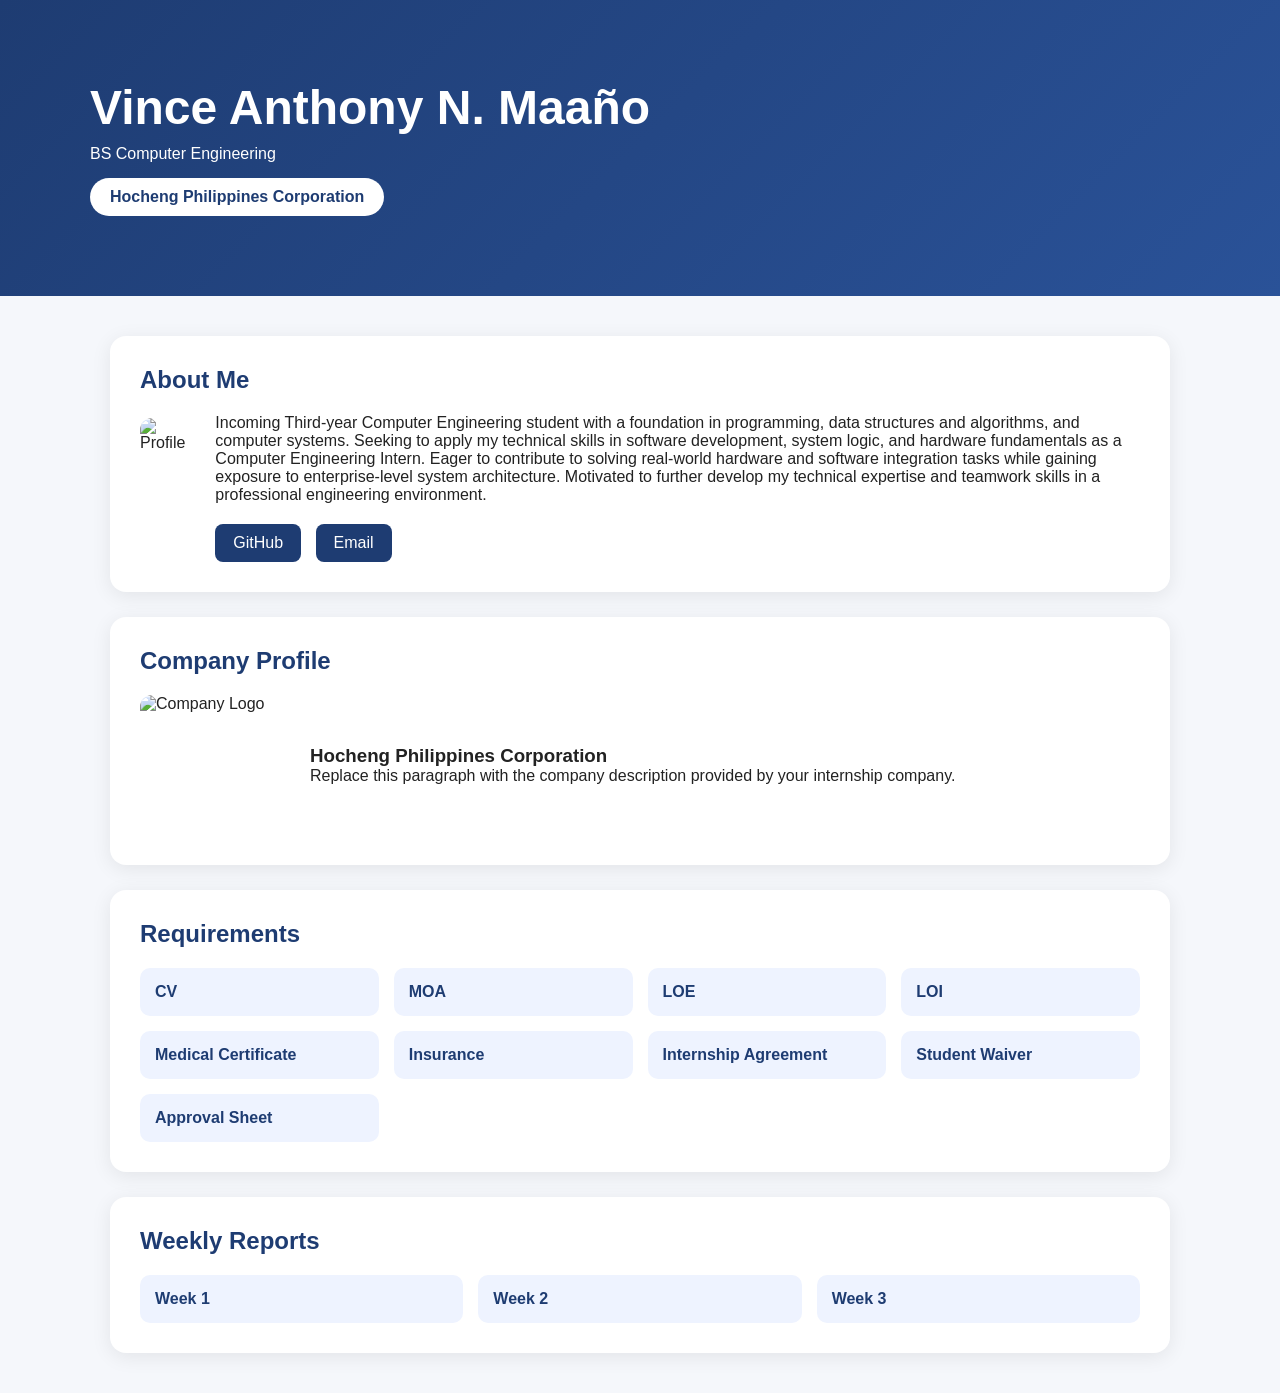
==== index.html @ e84f901a "Add files via upload" ====
<!DOCTYPE html>
<html lang="en">
<head>
    <meta charset="UTF-8">
    <meta name="viewport" content="width=device-width, initial-scale=1.0">
    <title>OJT Portfolio</title>

    <link rel="stylesheet" href="style.css">

    <script>
        const student = {
            name: "Vince Anthony N. Maaño",
            course: "BS Computer Engineering",
            company: "Hocheng Philippines Corporation",
            about: "Incoming Third-year Computer Engineering student with a foundation in programming, data structures and algorithms, and computer systems. Seeking to apply my technical skills in software development, system logic, and hardware fundamentals as a Computer Engineering Intern. Eager to contribute to solving real-world hardware and software integration tasks while gaining exposure to enterprise-level system architecture. Motivated to further develop my technical expertise and teamwork skills in a professional engineering environment.",
            email: "vincemaano1@email.com",
            github: "https://github.com/N3ith4n"
        };
    </script>
</head>
<body>

    <header class="hero">
        <div class="hero-content">
            <h1 id="studentName"></h1>
            <p id="course"></p>
            <span id="company"></span>
        </div>
    </header>

    <main>

        <section class="card">
            <h2>About Me</h2>

            <div class="about">
                <img src="assets/pfp.jpg" alt="Profile">

                <div>
                    <p id="about"></p>

                    <div class="links">
                        <a id="githubLink" target="_blank">GitHub</a>
                        <a id="emailLink">Email</a>
                    </div>
                </div>
            </div>
        </section>

        <section class="card">
            <h2>Company Profile</h2>

            <div class="company">
                <img src="assets/hcg.jpg" alt="Company Logo">

                <div>
                    <h3 id="companyTitle"></h3>

                    <p>
                        Replace this paragraph with the company
                        description provided by your internship
                        company.
                    </p>
                </div>
            </div>
        </section>

        <section class="card">
            <h2>Requirements</h2>

            <div class="grid">

                <a href="files/CV.pdf" target="_blank">CV</a>
                <a href="files/MOA.pdf" target="_blank">MOA</a>
                <a href="files/LOE.pdf" target="_blank">LOE</a>
                <a href="files/LOI.pdf" target="_blank">LOI</a>
                <a href="files/Medical_Certificate.pdf" target="_blank">Medical Certificate</a>
                <a href="files/Insurance.pdf" target="_blank">Insurance</a>
                <a href="files/Internship_Agreement.pdf" target="_blank">Internship Agreement</a>
                <a href="files/Student_Waiver.pdf" target="_blank">Student Waiver</a>
                <a href="files/Approval_Sheet.pdf" target="_blank">Approval Sheet</a>

            </div>
        </section>

        <section class="card">
            <h2>Weekly Reports</h2>

            <div class="grid">

                <a href="reports/week1.pdf" target="_blank">Week 1</a>
                <a href="reports/week2.pdf" target="_blank">Week 2</a>
                <a href="reports/week3.pdf" target="_blank">Week 3</a>

            </div>
        </section>

    </main>

    <script src="script.js"></script>

</body>
</html>
---- style.css ----
*{
    margin:0;
    padding:0;
    box-sizing:border-box;
    font-family:Segoe UI,sans-serif;
}

body{
    background:#f5f7fb;
    color:#222;
}

.hero{
    background:linear-gradient(135deg,#1e3c72,#2a5298);
    color:white;
    padding:80px 20px;
}

.hero-content{
    max-width:1100px;
    margin:auto;
}

.hero h1{
    font-size:3rem;
}

.hero p{
    margin-top:10px;
}

.hero span{
    display:inline-block;
    margin-top:15px;
    background:white;
    color:#1e3c72;
    padding:10px 20px;
    border-radius:30px;
    font-weight:bold;
}

main{
    max-width:1100px;
    margin:40px auto;
    padding:0 20px;
}

.card{
    background:white;
    margin-bottom:25px;
    padding:30px;
    border-radius:16px;
    box-shadow:0 4px 20px rgba(0,0,0,.08);
}

.card h2{
    margin-bottom:20px;
    color:#1e3c72;
}

.about,
.company{
    display:flex;
    gap:30px;
    align-items:center;
}

.about img,
.company img{
    width:140px;
    height:140px;
    object-fit:cover;
    border-radius:12px;
}

.links{
    margin-top:20px;
}

.links a{
    display:inline-block;
    margin-right:10px;
    text-decoration:none;
    background:#1e3c72;
    color:white;
    padding:10px 18px;
    border-radius:8px;
}

.grid{
    display:grid;
    grid-template-columns:repeat(auto-fit,minmax(220px,1fr));
    gap:15px;
}

.grid a{
    text-decoration:none;
    color:#1e3c72;
    background:#eef3ff;
    padding:15px;
    border-radius:10px;
    font-weight:600;
    transition:.2s;
}

.grid a:hover{
    transform:translateY(-3px);
}

@media(max-width:768px){

    .hero h1{
        font-size:2rem;
    }

    .about,
    .company{
        flex-direction:column;
        text-align:center;
    }
}
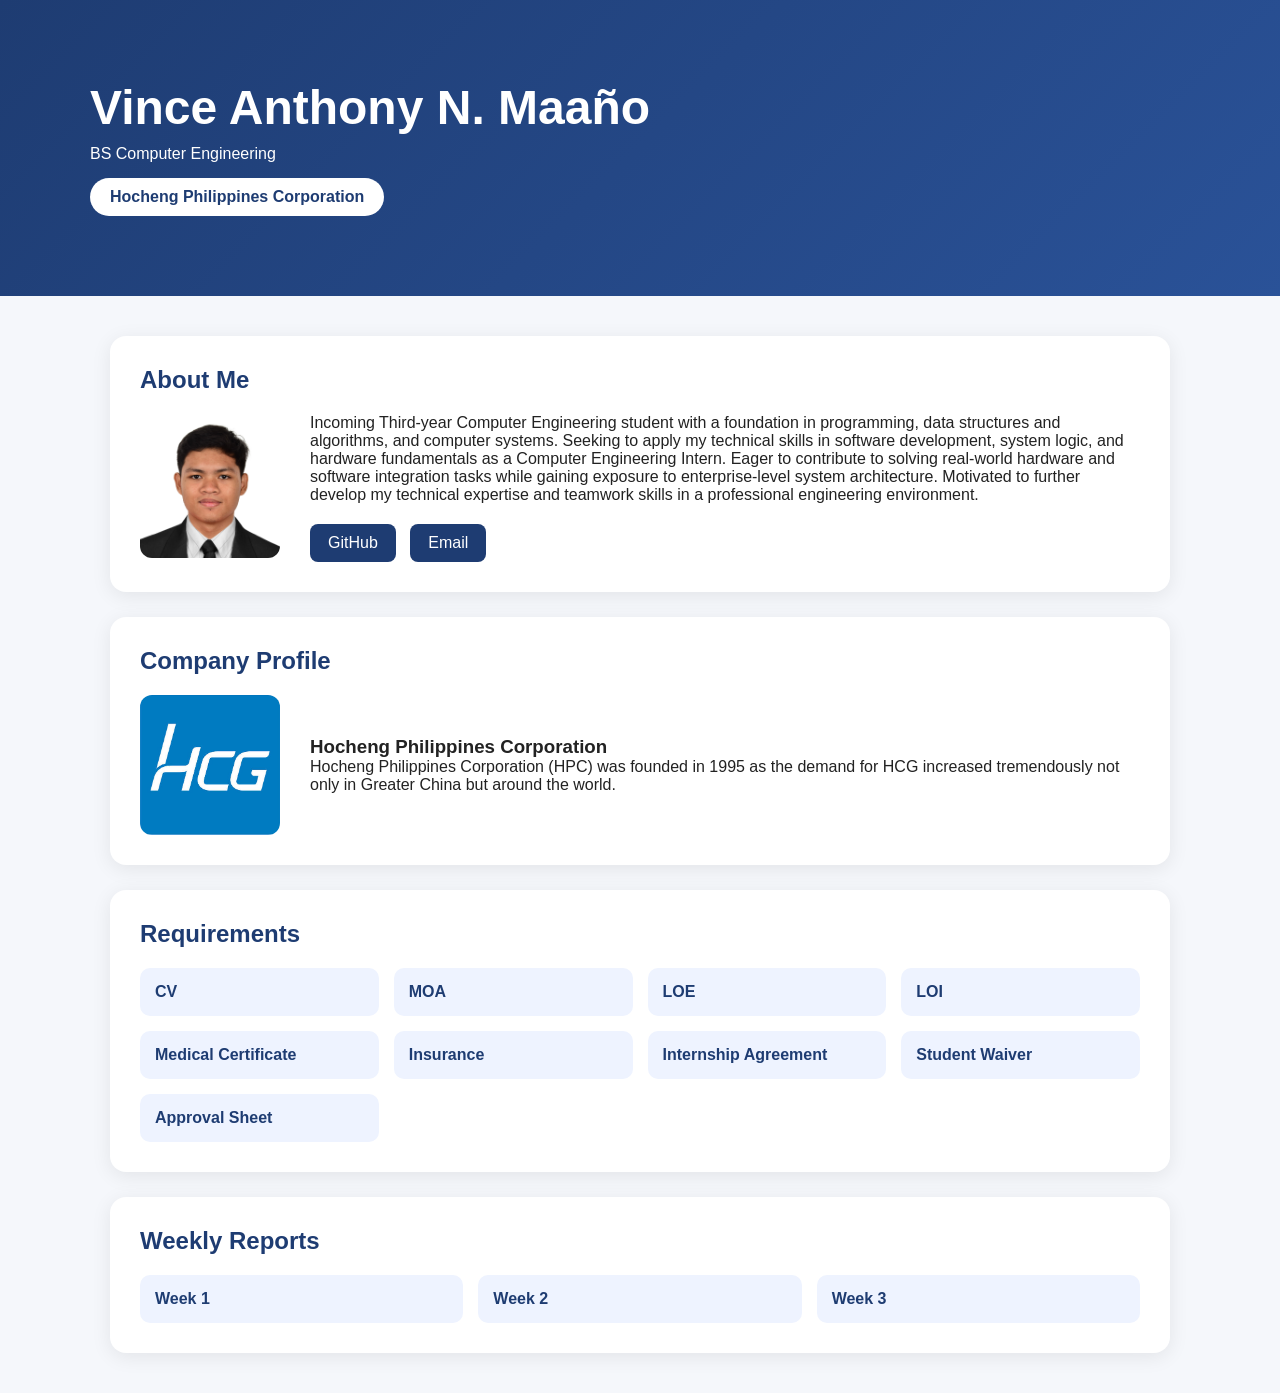
==== commit 2ab0c6dc: "Update index.html" ====
--- a/index.html
+++ b/index.html
@@ -57,9 +57,7 @@
                     <h3 id="companyTitle"></h3>
 
                     <p>
-                        Replace this paragraph with the company
-                        description provided by your internship
-                        company.
+                        Hocheng Philippines Corporation (HPC) was founded in 1995 as the demand for HCG increased tremendously not only in Greater China but around the world.
                     </p>
                 </div>
             </div>
@@ -100,4 +98,4 @@
     <script src="script.js"></script>
 
 </body>
-</html>+</html>
